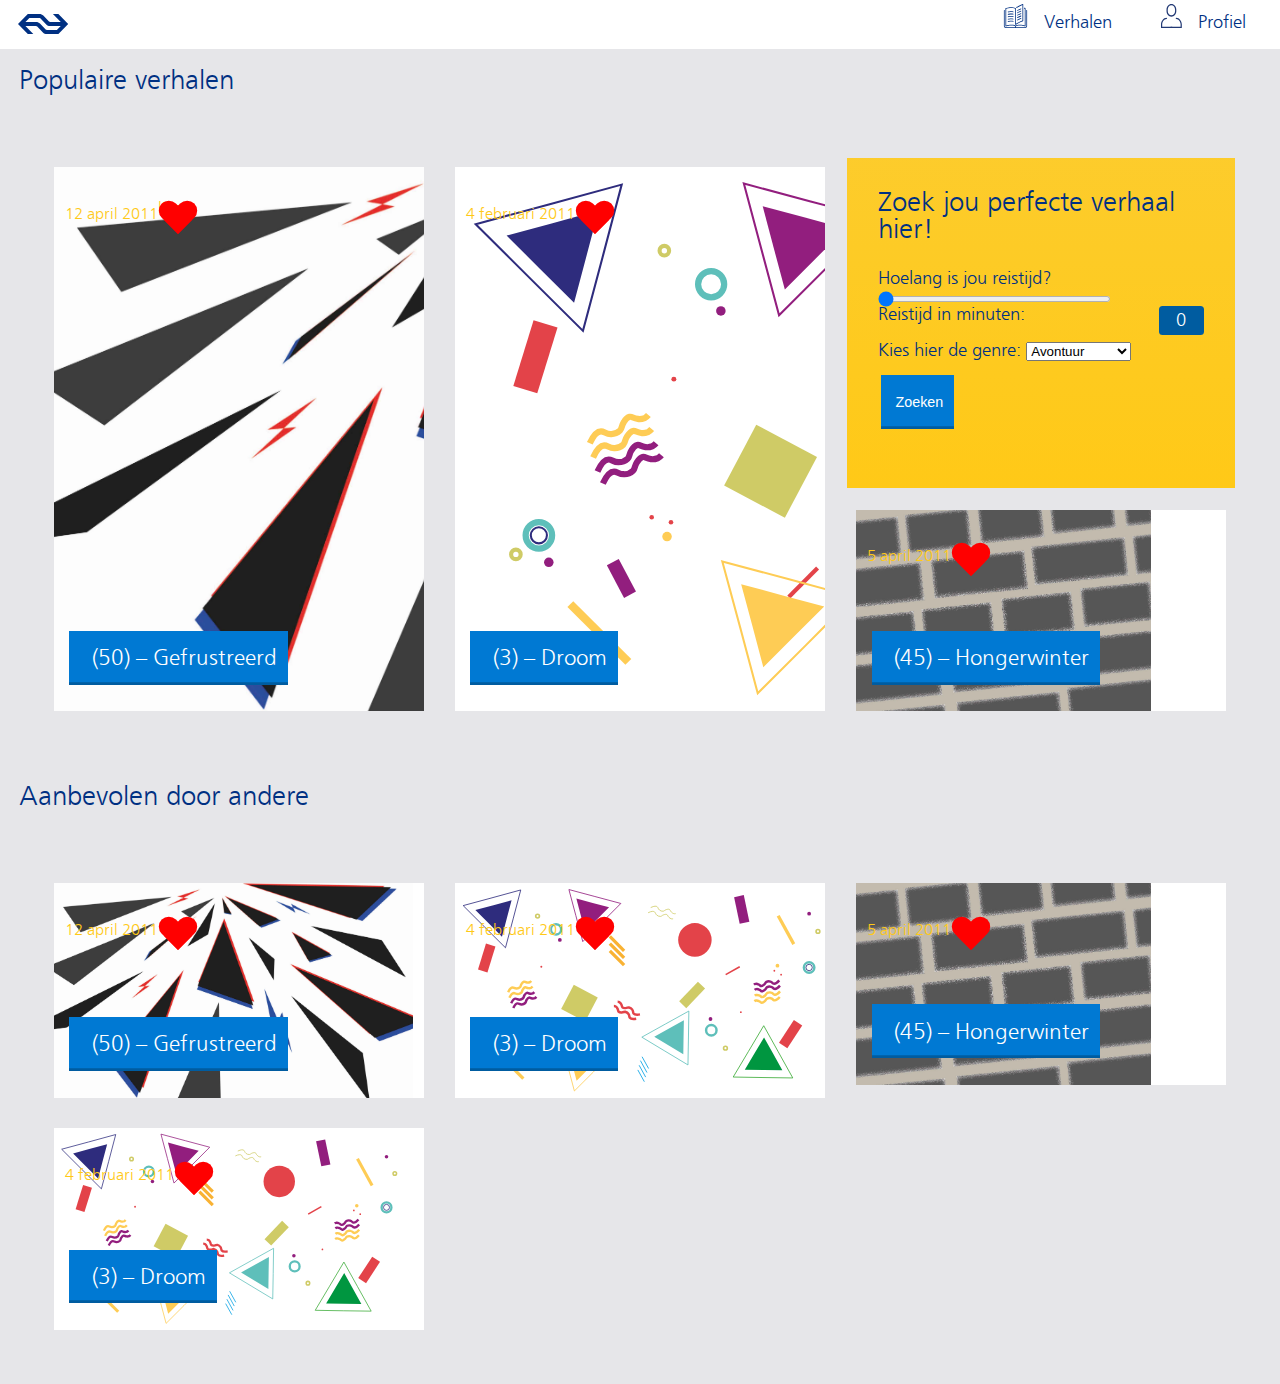
==== index.html @ 2de5441b "Versie1verhalen site" ====
<!DOCTYPE html>
<html>
  <head>
    <meta charset="utf-8">
    <meta name="viewport" content="width=device-width, initial-scale-1.0">
    <meta http-equiv="X-UA-Compatible" content="ie=edge">
    <link rel="stylesheet" href="styles/reset.css" />
    <link rel="stylesheet" href="styles/style.css" />
    <!-- link voor de sterren-->
    <title> Verhalenplanner NS </title>
  </head>

  <body>

<header>
  <a href="index.html"><img class="logo" src="styles/Photo/ns_Logo.svg" alt="logo Nederlandse Spoorwegen"></a>
  <h1>Verhalenplanner</h1>

<nav id="navi-bar">
    <form>
      <img class="vergrootglas" src="styles/Iconen/NSvergootglas.svg"><input id="zoekhoofd" for="search" type="text" name="search" placeholder="Zoeken..">
    </form>
    <ul>
      <li id="weguitmenu"><a href="aanbevolen.html"><img  src="styles/Iconen/aanbevolen.svg" class="aanbevolenverhalen"  alt="Aanbevolen verhalen"><label>Aanbevolen</label></a></li>
      <li id="weguitmenu"><a href="verhalenreeks.html"><img class="verhalenreeks" src="styles/Iconen/verhalenreeks.svg"  alt="Verhalenreeks"><label>Verhalenreeks</label></a></li>
      <li><a href="verhalen.html"><img class="Bookicon" src="styles/Iconen/open-book.svg" alt="Verhalen"><label>Verhalen</label></a></li>
      <li><a href="aanmelden-registeren.html"><img class="profielicon" src="styles/Iconen/NSprofiel2.svg" alt="Profiel"><label>Profiel</label></a></li>

    </ul>
  </nav>
</header>

<h2>Populaire verhalen</h2>
<section class="grid">

  <article class="item-a">
        <header>
          <a class="nsblok" href="gefrusteerd.html" >(50) – Gefrustreerd</a>
        </header>
        <div><img src="styles/Photo/Gefrustreerd.jpg" alt="Gefrustreerd"></div>
        <footer>
          <small>
            <time datetime="2011-02-04" itemprop='datePublished'>12 april 2011</time>
            <span class="heart">likes</span>
          </small>
        </footer>
  </article>

  <article class="item-b">
    <header>
      <a class="nsblok"href="droom.html">(3) – Droom</a>
    </header>
    <div><img src="styles/Photo/Droom-pagina.svg" alt="Droom pagina"></div>
    <footer>
      <small>
        <time datetime="2011-02-04">4 februari 2011</time>
        <span class="heart"></span>
      </small>
    </footer>
  </article>

  <article class="item-c">
    <header>
      <a class="nsblok" href="hongerwinter.html">(45) – Hongerwinter</a>
    </header>
    <div>
      <img src="styles/Photo/Hongerwinter.jpg" alt="Hongerwinter pagina">
    </div>
    <footer>
      <small>
        <time datetime="2011-05-05"  >5 april 2011</time>
        <span class="heart"></span>
      </small>
    </footer>
  </article>

<aside>
  <form class="form-index">
   <fieldset>
     <legend>Zoek jou perfecte verhaal hier!</legend>

     <label>Hoelang is jou reistijd?</label>
     <input id="range-slider__range" type="range" value="0" min="0" max="250">

    <p>Reistijd in minuten:<span id="range-slider__value">0</span></p>

     <label>Kies hier de genre:</label>
     <select name="genre">
      <option value="Avontuur" selected>Avontuur</option>
      <option value="Fantasie">Fantasie</option>
      <option value="Westers">Westers</option>
      <option value="liefde">Liefde</option>
      <option value="griezelig">Griezelig</option>
      <option value="sciencefiction">Sciencefiction</option>
    </select>
      <input class="nsblok" type="submit" name="submit" value="Zoeken" />
   </fieldset>
 </form>

</aside>

</section>



<section id="aanbevolen">

<h2>Aanbevolen door andere</h2>
<section class="grid-aanbevolen">

  <article class="item-a">
    <header>
      <a class="nsblok" href="gefrustreerd.html">(50) – Gefrustreerd</a>
    </header>
    <div><img src="styles/Photo/Gefrustreerd.jpg" alt="Gefrustreerd"></div>
    <footer>
      <small>
        <time datetime="2011-02-04"  >12 april 2011</time>
        <span class="heart"></span>
      </small>
    </footer>
  </article>

  <article class="item-b">
    <header>
      <a class="nsblok"href="droom.html">(3) – Droom</a>
    </header>
    <div><img src="styles/Photo/Droom-pagina.svg" alt="Droom pagina"></div>
    <footer>
      <small>
        <time datetime="2011-02-04">4 februari 2011</time>
        <span class="heart"></span>
      </small>
    </footer>
  </article>

  <article class="item-d">
    <header>
      <a class="nsblok" href="hongerwinter.html">(45) – Hongerwinter</a>
    </header>
    <div>
      <img src="styles/Photo/Hongerwinter.jpg" alt="Hongerwinter pagina">
    </div>
    <footer>
      <small>
        <time datetime="2011-05-05"  >5 april 2011</time>
        <span class="heart"></span>
      </small>
    </footer>
  </article>

  <article class="item-e">
    <header>
      <a class="nsblok"href="droom.html">(3) – Droom</a>
    </header>
    <div><img src="styles/Photo/Droom-pagina.svg" alt="Droom pagina"></div>
    <footer>
      <small>
        <time datetime="2011-02-04">4 februari 2011</time>
        <span class="heart"></span>
      </small>
    </footer>
  </article>

</section>

</section>
<script src="./styles/JS/slider.js"></script>
  </body>
</html>
---- styles/style.css ----
/*generieke stijl*/
@font-face{
    font-family:'nssans-regular';
  src: url('nssans-regular.ttf'); /* IE9 Compat Modes */
  src: url('nssans-regular.ttf') format('ttf'), /* Super Modern Browsers */
       url('nssans-regular.ttf') format('ttf'), /* Pretty Modern Browsers */
}

@font-face{
  font-family:'nssans-bold';
src: url('nssans-bold.otf'); /* IE9 Compat Modes */
src: url('nssans-bold.otf') format('otf'), /* Super Modern Browsers */
     url('nssans-bold.otf') format('otf'), /* Pretty Modern Browsers */
}

/* hoofdlayout*/
*{
  box-sizing: border-box;
}

html{
  font-family: 'nssans-regular';
  font-size:1.4em; /*basis fontgrootte*/
}

body{
  margin:0;
  background-color: #E6E6E9;
}

h2{
  margin-top: 0;
  color: #003082;
  font-size: 1.7em;
  padding:0.7em;
}

small{
  font-weight: 0.5em;
  font-size:0.7em;
  color:#ffc917;
}

article>div>img {
  object-fit: contain;
  width:100%x;
  height:100%;
}

div{
  position:absolute;
  top:0;
  bottom:0;
  left:0;
  right:0;

}
article{
  /* display: flex; */
  background: #fff;
  padding:1.3rem;
  position: relative;
  padding:0;
  overflow:hidden;
  min-height: 9em;
}

article>header{
  position:absolute;
  bottom: 0.5em;
  margin:0.5em;
  z-index:2;
}

article>footer{
  position:absolute;
  top: 1em;
  color:white;
  margin:0.5em;
  z-index:2;
}


/*navigatie*/
body>header{
  margin: 0;
  padding: 0;
  background-color: #fff;
  display:flex;
}
header > *{
  /* flex: 1; */
  justify-content:flex-end;
  align-items: baseline;
  margin-top:0.5em;
  margin-bottom:0.5em;
}
header>a{
  z-index:2;
}

.logo{
  height:1em;
  padding-left: 0.8em;
  padding-top: .125rem;
}

nav,ul,form{
  display:flex;
  font-size: 1em;
}

nav a{
  text-decoration: none;
  color: #003082;
  font-size: 0.8em;
}

@media (min-width:20em) {
  header > h1{
    display:none;
  }

  h2{
    font-size: 1.2em;
  }

  section.grid, section.grid-aanbevolen{
    display:grid;
    grid-template-columns:1fr;
    padding:0.5em;
    transition:1s;
  }

  /*background moet alleen onderwerken?! maar doet boven ook waardoorlogo ns verdwijnt*/
  #navi-bar{
   background-color:#fff;
   height: 2.4em;
   width: 100%;
   padding:0.2em;
   margin:0;
   position: fixed;
   bottom:0;
   z-index: 4;
  }

  .Bookicon{
    height:1.3em;
    width: 1.4em;
    margin-right: 0.4em;

  }
  .profielicon{
    height:1.3em;
    margin-right: 0.4em;
  }
  .aanbevolenverhalen{
    height:1.3em;
    margin-right: 0.4em;
  }
  .verhalenreeks{
    height:1.3em;
    margin-right: 0.4em;
  }

  nav a{
    padding: 0.9rem;
  }

  #zoekhoofd{
    display:none;
  }
  #aanbevolen{
    display:none;
  }

  .vergrootglas{
    display:none;
  }

  nav > ul > li > a > label{
    display:block;
    font-size:0.7em;
    padding:0.5em
  }
  article{
    margin:0.4em;
  }

  .nsblok{
    display: inline-block;
    position: relative;
    vertical-align: top;
    background-color: #0079d3;
    box-shadow: inset 0 -0.125rem 0 #005ca0;
    text-align: center;
    line-height: 1rem;
    font-size: 0.5rem;
    border: none;
    text-decoration: none;
    padding: 0.5rem;
    padding-left: 0.1em;
    margin:0.2em;
  }

  .nsblok:active{
    transform: scale(0.9, 0.9);

  }

  .aanmeld-formulier{
    width:85%;
    margin:auto;
    margin-top: 2em;
    margin-bottom: 4em;
    padding: 1.3em 1em 2.3em 1em;
    background: linear-gradient(rgba(255,201,23,.9) 0,#ffc917);
  }

  /* .aanmeld-formulier a{
    margin:0.3em;
    display: block;
  } */

  .aanmeld-formulier h2{
    font-size: 1.3rem;
  }

  .aanmeld-formulier > form {
    width: 90%;
    margin: auto;
    font-size: 1em;
    line-height:1.5em;
    font-size: 0.7rem;
  }

  input[type=text], input[type=email], input[type=password] {
    width: 100%;
    height: 1.2rem;
    margin: 0em 2em 1em 0em;
    background-color: white;
  }

  input[type=radio]{
    display: block;
    margin-bottom: 0.2em;
  }

  input[type=file]{
    width:100%;
    margin-bottom: 1em;
  }

  /* states */

  .aanmeld-formulier> input[type=text]:valid, input[type=email]:valid, input[type=password]:valid {
    border:0.1em solid green;
  }

  .aanmeld-formulier>input[type=text]:invalid, input[type=email]:invalid, input[type=password]:invalid {
    border:0.1em solid red;
  }

  input:focus {
  transform: scale(1.02, 1.02);
}

  section.hidden{
    display:none;
  }

  a#knop:active{
    color:blue;
  }

  /* .aanmeldform {
    opacity: 0;
    transition: 0.3s;
  }
  .aanmeldform, .aanmelden {
    opacity: 1;
  } */










/*TABLET*/

@media (min-width:32em) {
  section.grid, section.grid-aanbevolen{
    grid-template-columns:1fr 1fr;
    grid-column-gap: 0.4em;
    grid-row-gap: 0.4em;
    transition:0.9s;
  }

  h1{
    font-size: 1.1em;
    color: #003082;
    margin-right: auto;
    z-index: 2;
  }

  h2{
    font-size: 1.5em;
  }

  #aanbevolen{
    display:contents;
  }


  section.form-index{
    grid-column:1;
    grid-row:2;
  }

  .item-a{
    grid-column: 1;
    grid-row: 1;
  }

  .item-b{
    grid-column:1;
    grid-row:3;
  }
  .item-c{
    grid-column:2;
    grid-row:3;
  }
  .item-d{
    grid-column:2;
    grid-row:1;
  }

  .item-d>img{
    max-width: 10%;
  }
  /* blok in hoofdscherm*/
  .item-e{
    grid-column:2;
    grid-row:3;
  }
/*NAVIGATIE*/
  nav > ul > li > a > label{
    display:inline;
    font-size:0.9em;
  }

  #navi-bar{
    position:absolute;
    background: none;
    top:0;
    z-index:0;
  }

  nav>ul>form>input[type=text]{
    display:inline;
  }

  .Bookicon{
    height:1.3em;
    width: 1.4em;
  }

  .profielicon{
    height:1.3em;
    margin-right: 0.2;
  }

  #weguitmenu{
    display:none;
  }
  #zoekhoofd{
    display:contents;
    background-color: white;
  }
  .vergrootglas{
    display:contents;;
    height:1em;
    width: 1em;
    margin-right: 0.4em;
  }

  /*formulier aanmeldpagina */
  .aanmeld-formulier{
    width:70%;
  }

  .aanmeld-formulier > form {
    width:90%;
  }

}

/*DESKTOP*/

@media (min-width:50em){

  h2{
    font-size: 1.2em;
  }
  /*grid site*/
  section.grid, section.grid-aanbevolen{
    grid-template-columns:1fr 1fr 1fr;
    grid-column-gap: 1vw;
    grid-row-gap: 1vw;
    padding:2em;
    transition:0.9s;
  }

  section.form-index{
    grid-column: 2 / span 3;
    grid-row:1;
  }

  .item-a{
    grid-column: 1 / 2;
    grid-row:1/ span 2;
  }

  .item-b{
    grid-column: 2 / 3;
    grid-row:1/ span 2;
  }
  .item-c{
    grid-column: 3/ 4;
    grid-row: 2;
  }
  .item-d{
    grid-column: 3/ 4;
    grid-row: 1;
  }
  /* blok in hoofdscherm*/
  .item-e{
    grid-column: 1/ 2;
    grid-row: 3;
  }
  .item-f{
    grid-column: 2/ 3;
    grid-row: 3;
  }
  .item-g{
    grid-column: 3/ 4;
    grid-row: 3;
  }

  nav > ul > li > a > label{
    font-size:1em;
  }

  /*formulier aanmeldpagina */
  .aanmeld-formulier{
    width:50%;
  }

  .aanmeld-formulier > form {
    width:65%;
  }
}

/* formulier index*/
.form-index{
  background: linear-gradient(rgba(255,201,23,.9) 0,#ffc917);
  padding:1.4rem;
  padding-bottom: 2.5rem;
  color: #003082;
  font-size:0.8em;
}

.form-index>fieldset>legend{
    font-size: 1.5em;
    margin-bottom: 1em;
}

.form-index>fieldset>.nsblok{
  font-size:0.8em;
  border: none;
  margin-top: 1em;
}

.form-index>fieldset>p{
  margin-bottom: 1em;
}

/*knop aanmeldformulier*/
.aanmeld-formulier input[type=submit] {
    background-color: #0079d3;
    box-shadow: inset 0 -0.125rem 0 #005ca0;
    color: white;
    padding: 1.2em 1.5em;
    margin: 1.2em;
    border: none;
    float:left;
    transition: box-shadow .15s ease-in-out;
}

.aanmeld-formulier input[type=submit]:hover{
    color: #fff;
    cursor: pointer;
    box-shadow: inset 0 -3.125rem 0 #005ca0;
}

/* form verhalenpagina */
.formverhaal{
  background: linear-gradient(rgba(255,201,23,.9) 0,#ffc917);
  padding:1.4rem;
  color: #003082;
  font-size:0.7em;
}

.formverhaal>fieldset>legend{
    font-size: 1.5em;
    margin-bottom: 1em;
}

.formverhaal>fieldset>.nsblok{
  display:inline-block;
  font-size:0.7em;
  border: none;
  margin-top: 0.5em;
}

.formverhaal>fieldset>label>input[type=radio]{
  display:inline-block;
  margin-right:1.5em;
  margin-bottom:1.5em;
}



/*blok blauw ns
bron: https://www.ns.nl
gemaakt door ... */

.nsblok{
  display:block;
  position: relative;
  color: #fff;
  line-height: 1.4rem;
  font-size: 1rem;
  border: none;
  padding: 0.5rem;
  padding-left: 1em;
  transition: box-shadow .15s ease-in-out;

}

.nsblok:hover{
      color: #fff;
      cursor: pointer;
      box-shadow: inset 0 -3.125rem 0 #005ca0;
  }


/*hartje
bron: https://css-tricks.com/examples/ShapesOfCSS/
gemaakt door Nicolas Gallagher*/

span{
  float:right;
}

.heart {
    position: relative;
    width: 100px;
    height: 90px;
}
.heart:before,
.heart:after {
    position: absolute;
    content: "";
    left: 20px;
    top: 0;
    width: 20px;
    height: 33px;
    background: red;
    -moz-border-radius: 20px 20px 0 0;
    border-radius: 20px 20px 0 0;
            transform: rotate(-45deg);
            transform-origin: 0 100%;
}
.heart:after {
    left: 0;
            transform: rotate(45deg);
            transform-origin :100% 100%;
}


/* rangeSlider code van https://css-tricks.com/value-bubbles-for-range-inputs/           met aanpassingen*/
/*staaf*/
#range-slider__range {
  width: calc(100% - (7em));
  height: 0.5em;
  border-radius: 0.2em;
  background: #d7dcdf;
  outline: none;
  padding: 0;
  margin: 0;
}
#range-slider__range::-webkit-slider-thumb {

  width: 10em;
  height: 10em;
  border-radius: 50%;
  background: #2c3e50;
  cursor: pointer;
  -webkit-transition: background .15s ease-in-out;
  transition: background .15s ease-in-out;
}

/*bolletje*/
#range-slider__range::-moz-range-thumb {
  width: 1.5em;
  height: 1.5em;
  border: 0;
  border-radius: 50%;
  background: #0079d3;
  cursor: pointer;
  -webkit-transition: background .15s ease-in-out;
  transition: background .15s ease-in-out;
}
/*achtergrond bolletje */
#range-slider__range::-moz-range-thumb:hover {
  background: #005ca0;
}
#range-slider__range:active::-moz-range-thumb {
  background: #005ca0;
}

/*waarde*/
#range-slider__value {
  display: inline-block;
  position: relative;
  width: 2.5em;
  color: #fff;
  line-height: 1.2em;
  text-align: center;
  border-radius: 0.2em;
  background: #005ca0;
  padding: 0.2em 0.2em;
  margin-left: 0.4em;
}

::-moz-range-track {
  background: #d7dcdf;
  border: 0;
}
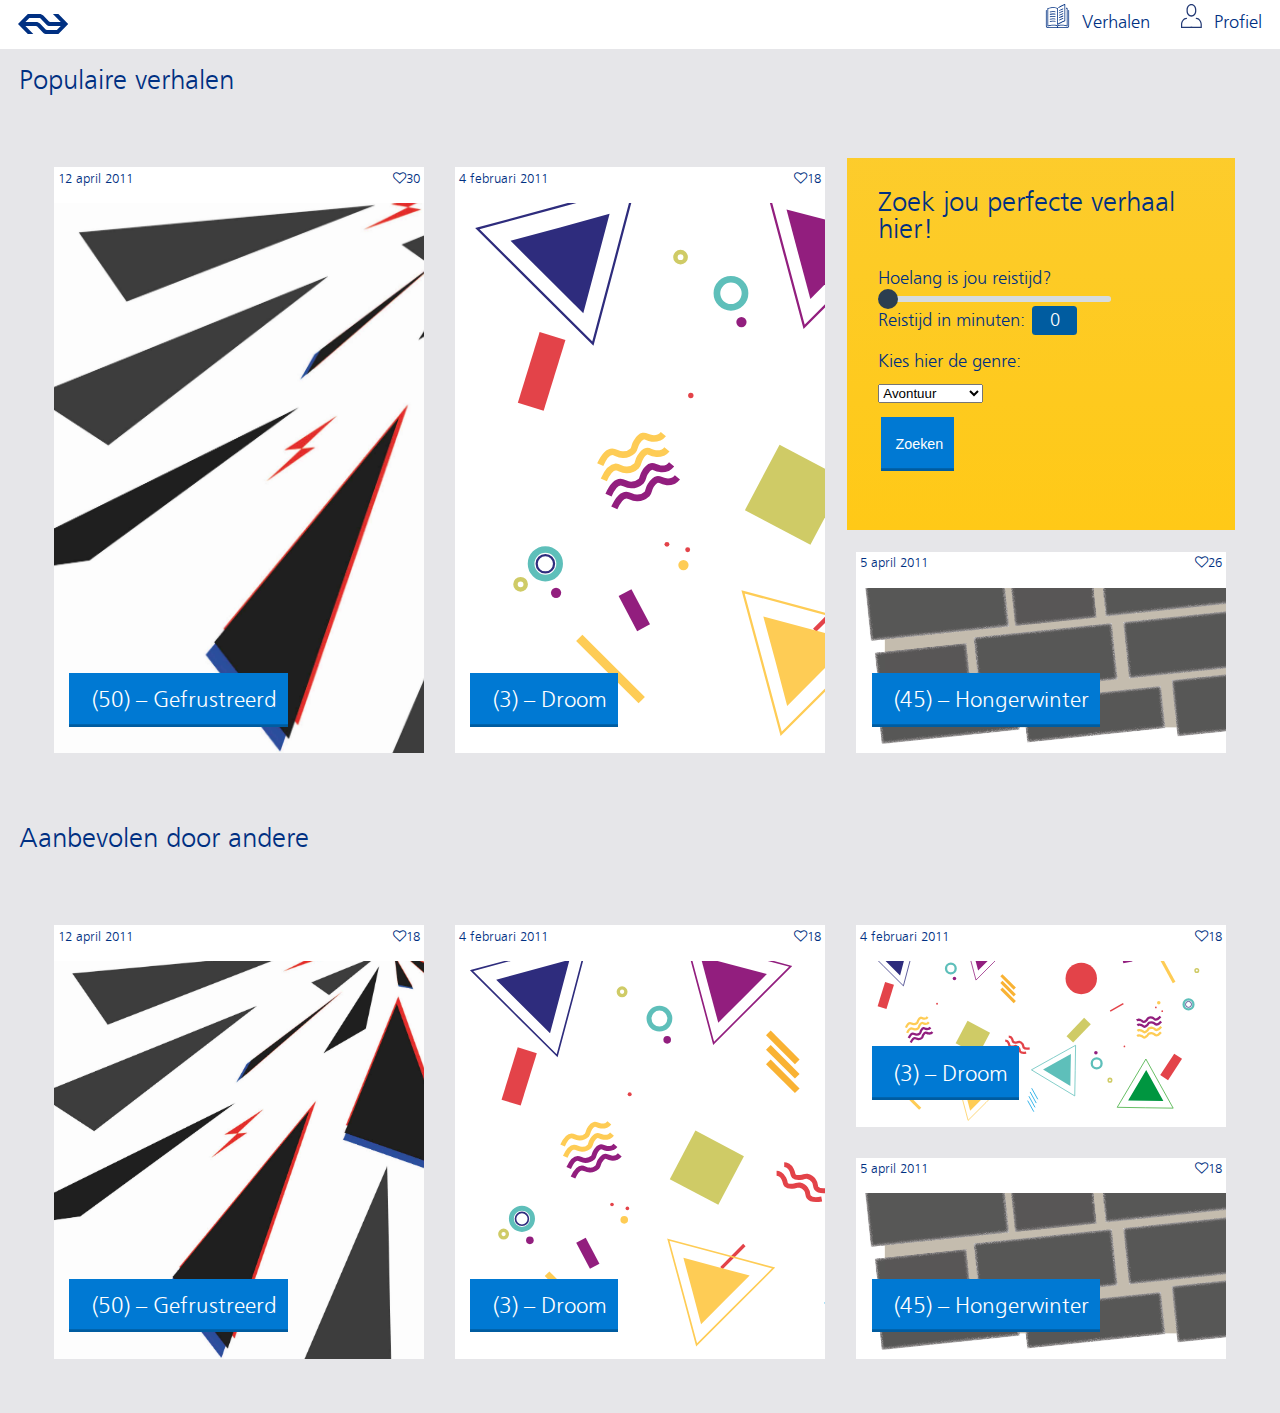
==== commit 121e9c28: "Versie 2 Project web" ====
--- a/index.html
+++ b/index.html
@@ -6,34 +6,43 @@
     <meta http-equiv="X-UA-Compatible" content="ie=edge">
     <link rel="stylesheet" href="styles/reset.css" />
     <link rel="stylesheet" href="styles/style.css" />
-    <!-- link voor de sterren-->
+    <!-- Font awesome voor verhalenfooter-->
+    <link rel="stylesheet" href="styles/css/font-awesome.css" />
+
     <title> Verhalenplanner NS </title>
   </head>
 
   <body>
 
 <header>
-  <a href="index.html"><img class="logo" src="styles/Photo/ns_Logo.svg" alt="logo Nederlandse Spoorwegen"></a>
-  <h1>Verhalenplanner</h1>
+  <a href="index.html">
+    <img class="logo" src="styles/Photo/ns_Logo.svg" alt="logo Nederlandse Spoorwegen">
+  </a>
 
-<nav id="navi-bar">
+  <nav >
     <form>
-      <img class="vergrootglas" src="styles/Iconen/NSvergootglas.svg"><input id="zoekhoofd" for="search" type="text" name="search" placeholder="Zoeken..">
+      <img class="vergrootglas" src="styles/Iconen/NSvergootglas.svg">
+      <input id="directsearch" type="text" name="search" placeholder="Zoeken..">
+      <ul id="searchdropdown">
+        <li><strong>Gefr</strong>ustreerd</li>
+        <li><strong>Gef</strong>aald</li>
+        <li><strong>Ge</strong>flopt</li>
+      </ul>
     </form>
     <ul>
       <li id="weguitmenu"><a href="aanbevolen.html"><img  src="styles/Iconen/aanbevolen.svg" class="aanbevolenverhalen"  alt="Aanbevolen verhalen"><label>Aanbevolen</label></a></li>
       <li id="weguitmenu"><a href="verhalenreeks.html"><img class="verhalenreeks" src="styles/Iconen/verhalenreeks.svg"  alt="Verhalenreeks"><label>Verhalenreeks</label></a></li>
       <li><a href="verhalen.html"><img class="Bookicon" src="styles/Iconen/open-book.svg" alt="Verhalen"><label>Verhalen</label></a></li>
       <li><a href="aanmelden-registeren.html"><img class="profielicon" src="styles/Iconen/NSprofiel2.svg" alt="Profiel"><label>Profiel</label></a></li>
-
     </ul>
   </nav>
 </header>
 
-<h2>Populaire verhalen</h2>
+<main>
+<h1>Populaire verhalen</h1>
 <section class="grid">
 
-  <article class="item-a">
+  <article>
         <header>
           <a class="nsblok" href="gefrusteerd.html" >(50) – Gefrustreerd</a>
         </header>
@@ -41,35 +50,34 @@
         <footer>
           <small>
             <time datetime="2011-02-04" itemprop='datePublished'>12 april 2011</time>
-            <span class="heart">likes</span>
+            <p><i class="fa fa-heart-o"></i>30</p>
           </small>
         </footer>
   </article>
 
-  <article class="item-b">
+  <article>
     <header>
       <a class="nsblok"href="droom.html">(3) – Droom</a>
     </header>
-    <div><img src="styles/Photo/Droom-pagina.svg" alt="Droom pagina"></div>
-    <footer>
+          <div><img src="styles/Photo/Droom-pagina.svg" alt="Droom pagina"></div>    <footer>
       <small>
         <time datetime="2011-02-04">4 februari 2011</time>
-        <span class="heart"></span>
+        <p><i class="fa fa-heart-o"></i>18</p>
       </small>
     </footer>
   </article>
 
-  <article class="item-c">
+  <article>
     <header>
       <a class="nsblok" href="hongerwinter.html">(45) – Hongerwinter</a>
     </header>
     <div>
-      <img src="styles/Photo/Hongerwinter.jpg" alt="Hongerwinter pagina">
+      <img src="styles/Photo/Hongerwinter-Homepage.png" alt="Hongerwinter pagina">
     </div>
     <footer>
       <small>
-        <time datetime="2011-05-05"  >5 april 2011</time>
-        <span class="heart"></span>
+        <time datetime="2011-05-05">5 april 2011</time>
+        <p><i class="fa fa-heart-o"></i>26</p>
       </small>
     </footer>
   </article>
@@ -105,10 +113,10 @@
 
 <section id="aanbevolen">
 
-<h2>Aanbevolen door andere</h2>
+<h1>Aanbevolen door andere</h1>
 <section class="grid-aanbevolen">
 
-  <article class="item-a">
+  <article>
     <header>
       <a class="nsblok" href="gefrustreerd.html">(50) – Gefrustreerd</a>
     </header>
@@ -116,12 +124,12 @@
     <footer>
       <small>
         <time datetime="2011-02-04"  >12 april 2011</time>
-        <span class="heart"></span>
+        <p><i class="fa fa-heart-o"></i>18</p>
       </small>
     </footer>
   </article>
 
-  <article class="item-b">
+  <article>
     <header>
       <a class="nsblok"href="droom.html">(3) – Droom</a>
     </header>
@@ -129,27 +137,27 @@
     <footer>
       <small>
         <time datetime="2011-02-04">4 februari 2011</time>
-        <span class="heart"></span>
+        <p><i class="fa fa-heart-o"></i>18</p>
       </small>
     </footer>
   </article>
 
-  <article class="item-d">
+  <article>
     <header>
       <a class="nsblok" href="hongerwinter.html">(45) – Hongerwinter</a>
     </header>
     <div>
-      <img src="styles/Photo/Hongerwinter.jpg" alt="Hongerwinter pagina">
+      <img src="styles/Photo/Hongerwinter-Homepage.png" alt="Hongerwinter pagina">
     </div>
     <footer>
       <small>
         <time datetime="2011-05-05"  >5 april 2011</time>
-        <span class="heart"></span>
+        <p><i class="fa fa-heart-o"></i>18</p>
       </small>
     </footer>
   </article>
 
-  <article class="item-e">
+  <article>
     <header>
       <a class="nsblok"href="droom.html">(3) – Droom</a>
     </header>
@@ -157,7 +165,7 @@
     <footer>
       <small>
         <time datetime="2011-02-04">4 februari 2011</time>
-        <span class="heart"></span>
+        <p><i class="fa fa-heart-o"></i>18</p>
       </small>
     </footer>
   </article>
@@ -165,6 +173,8 @@
 </section>
 
 </section>
+</main>
+<script src="./styles/JS/Autofill.js"></script>
 <script src="./styles/JS/slider.js"></script>
   </body>
 </html>
--- a/styles/style.css
+++ b/styles/style.css
@@ -28,22 +28,73 @@
   background-color: #E6E6E9;
 }
 
-h2{
+h1{
   margin-top: 0;
   color: #003082;
   font-size: 1.7em;
   padding:0.7em;
 }
 
-small{
-  font-weight: 0.5em;
-  font-size:0.7em;
-  color:#ffc917;
+/*navigatie*/
+body>header{
+  margin: 0;
+  padding: 0;
+  background-color: #fff;
+  display:flex;
+}
+header > *{
+  /* flex: 1; */
+  justify-content:flex-end;
+  align-items: baseline;
+  margin-top:0.5em;
+  margin-bottom:0.5em;
+}
+header>a{
+  z-index:2;
+}
+
+.logo{
+  height:1em;
+  padding-left: 0.8em;
+  padding-top: .125rem;
+}
+
+nav,ul,form{
+  display:flex;
+  font-size: 1em;
+}
+
+nav a{
+  text-decoration: none;
+  color: #003082;
+  font-size: 0.8em;
+}
+
+nav a:hover{
+  color: #ffc917;
+  font-size:0.85em;
+}
+
+/* stijl artikel */
+
+article{
+  background: #fff;
+  padding:1.3rem;
+  position: relative;
+  padding:0;
+  overflow:hidden;
+  min-height: 9em;
+}
+
+article>header{
+  position:absolute;
+  bottom: 0.5em;
+  margin:0.5em;
+  z-index:2;
 }
 
 article>div>img {
   object-fit: contain;
-  width:100%x;
   height:100%;
 }
 
@@ -55,73 +106,27 @@
   right:0;
 
 }
-article{
-  /* display: flex; */
-  background: #fff;
-  padding:1.3rem;
-  position: relative;
-  padding:0;
-  overflow:hidden;
-  min-height: 9em;
-}
-
-article>header{
-  position:absolute;
-  bottom: 0.5em;
-  margin:0.5em;
-  z-index:2;
-}
 
 article>footer{
   position:absolute;
-  top: 1em;
-  color:white;
-  margin:0.5em;
+  top:0;
+  left:0;
+  right:0;
+  padding:0.2em;
   z-index:2;
-}
-
-
-/*navigatie*/
-body>header{
-  margin: 0;
-  padding: 0;
-  background-color: #fff;
+  background:white;
+}
+article>footer>small{
+  color:#003082;
+  font-size: 0.6em;
+  padding-bottom: 1em;
   display:flex;
-}
-header > *{
-  /* flex: 1; */
-  justify-content:flex-end;
-  align-items: baseline;
-  margin-top:0.5em;
-  margin-bottom:0.5em;
-}
-header>a{
-  z-index:2;
-}
-
-.logo{
-  height:1em;
-  padding-left: 0.8em;
-  padding-top: .125rem;
-}
-
-nav,ul,form{
-  display:flex;
-  font-size: 1em;
-}
-
-nav a{
-  text-decoration: none;
-  color: #003082;
-  font-size: 0.8em;
+  justify-content: space-between;
+  align-items:baseline;
 }
 
 @media (min-width:20em) {
-  header > h1{
-    display:none;
-  }
-
-  h2{
+  h1{
     font-size: 1.2em;
   }
 
@@ -133,7 +138,7 @@
   }
 
   /*background moet alleen onderwerken?! maar doet boven ook waardoorlogo ns verdwijnt*/
-  #navi-bar{
+header>nav{
    background-color:#fff;
    height: 2.4em;
    width: 100%;
@@ -143,37 +148,40 @@
    bottom:0;
    z-index: 4;
   }
-
-  .Bookicon{
-    height:1.3em;
-    width: 1.4em;
-    margin-right: 0.4em;
-
-  }
+  /* Iconen voor navigatie */
   .profielicon{
     height:1.3em;
-    margin-right: 0.4em;
+    margin-left: 1em;
+  }
+  .Bookicon{
+    width: 1.4em;
+    height:1.3em;
+    margin-left: 1em;
   }
   .aanbevolenverhalen{
+    padding-left: 0.65em;
     height:1.3em;
-    margin-right: 0.4em;
+    margin-left: 1em;
   }
   .verhalenreeks{
+    padding-left: 0.8em;
     height:1.3em;
-    margin-right: 0.4em;
-  }
-
-  nav a{
+    margin-left: 1em;
+  }
+
+  nav>a{
     padding: 0.9rem;
   }
 
-  #zoekhoofd{
+  nav>form>input[type='text']{
+    display:none;
+  }
+  #searchdropdown{
     display:none;
   }
   #aanbevolen{
     display:none;
   }
-
   .vergrootglas{
     display:none;
   }
@@ -181,7 +189,8 @@
   nav > ul > li > a > label{
     display:block;
     font-size:0.7em;
-    padding:0.5em
+    padding: 0.65em;
+    margin-right: 0.1em;
   }
   article{
     margin:0.4em;
@@ -194,18 +203,25 @@
     background-color: #0079d3;
     box-shadow: inset 0 -0.125rem 0 #005ca0;
     text-align: center;
-    line-height: 1rem;
-    font-size: 0.5rem;
+    line-height: 1.4rem;
+    font-size: 1rem;
     border: none;
     text-decoration: none;
     padding: 0.5rem;
-    padding-left: 0.1em;
     margin:0.2em;
-  }
+    color: white;
+    padding-left: 1em;
+    transition: box-shadow .15s ease-in-out;
+  }
+
+  .nsblok:hover{
+        color: #fff;
+        cursor: pointer;
+        box-shadow: inset 0 -3.125rem 0 #005ca0;
+    }
 
   .nsblok:active{
     transform: scale(0.9, 0.9);
-
   }
 
   .aanmeld-formulier{
@@ -217,12 +233,7 @@
     background: linear-gradient(rgba(255,201,23,.9) 0,#ffc917);
   }
 
-  /* .aanmeld-formulier a{
-    margin:0.3em;
-    display: block;
-  } */
-
-  .aanmeld-formulier h2{
+  .aanmeld-formulier h1{
     font-size: 1.3rem;
   }
 
@@ -232,67 +243,87 @@
     font-size: 1em;
     line-height:1.5em;
     font-size: 0.7rem;
-  }
-
-  input[type=text], input[type=email], input[type=password] {
+    display: block;
+  }
+  .aanmeld-formulier > a{
+    font-size: 0.6em;
+  }
+  .aanmeld-formulier > form > fieldset > legend{
+    font-size: 1.2em;
+    margin-bottom: 0.3em;
+    color:#003082;
+  }
+
+  input[type='text'], input[type='email'], input[type='password'] {
     width: 100%;
     height: 1.2rem;
     margin: 0em 2em 1em 0em;
     background-color: white;
   }
 
-  input[type=radio]{
+  input[type='radio']{
     display: block;
     margin-bottom: 0.2em;
   }
 
-  input[type=file]{
+  input[type='file']{
     width:100%;
     margin-bottom: 1em;
   }
 
   /* states */
 
-  .aanmeld-formulier> input[type=text]:valid, input[type=email]:valid, input[type=password]:valid {
-    border:0.1em solid green;
-  }
-
-  .aanmeld-formulier>input[type=text]:invalid, input[type=email]:invalid, input[type=password]:invalid {
+  .aanmeld-formulier> input[type='text']:valid, input[type='email']:valid, input[type='password']:valid {
+    border:0.1em solid lightgreen;
+  }
+
+  .aanmeld-formulier>input[type='text']:invalid, input[type='email']:invalid, input[type='password']:invalid {
     border:0.1em solid red;
   }
 
   input:focus {
   transform: scale(1.02, 1.02);
 }
-
-  section.hidden{
-    display:none;
-  }
-
-  a#knop:active{
+/* verdwijnen en verschijnen section in aanmeldformulier*/
+  div#aanmeldform{
+    top: 19em;
+  }
+  a#ACTIVEform{
+    display:inline;
+  }
+
+  a#ACTIVEform:active{
     color:blue;
   }
 
-  /* .aanmeldform {
+  div#aanmeldform {
     opacity: 0;
-    transition: 0.3s;
-  }
-  .aanmeldform, .aanmelden {
+    transition: 0.5s;
+  }
+  div#aanmeldform.aanmelden {
     opacity: 1;
-  } */
-
-
-
-
-
-
-
-
-
+  }
+}
+
+@media (max-width:32em) {
+  .formverhaal{
+    display:inline-block;
+  }
+  .formverhaal>fieldset{
+    padding-bottom:2em;
+  }
+}
 
 /*TABLET*/
 
 @media (min-width:32em) {
+  h1{
+    font-size: 1.1em;
+    color: #003082;
+    margin-right: auto;
+    z-index: 2;
+  }
+
   section.grid, section.grid-aanbevolen{
     grid-template-columns:1fr 1fr;
     grid-column-gap: 0.4em;
@@ -300,50 +331,31 @@
     transition:0.9s;
   }
 
-  h1{
-    font-size: 1.1em;
-    color: #003082;
-    margin-right: auto;
-    z-index: 2;
-  }
-
-  h2{
-    font-size: 1.5em;
-  }
-
-  #aanbevolen{
-    display:contents;
-  }
-
-
   section.form-index{
     grid-column:1;
     grid-row:2;
   }
-
-  .item-a{
+  article:nth-of-type(1) {
     grid-column: 1;
     grid-row: 1;
   }
-
-  .item-b{
+  article:nth-of-type(2){
     grid-column:1;
-    grid-row:3;
-  }
-  .item-c{
+    grid-row:2;
+  }
+  article:nth-of-type(3){
     grid-column:2;
-    grid-row:3;
-  }
-  .item-d{
+    grid-row:2;
+  }
+  article:nth-of-type(4){
     grid-column:2;
     grid-row:1;
   }
-
-  .item-d>img{
+  article:nth-of-type(4)>img{
     max-width: 10%;
   }
   /* blok in hoofdscherm*/
-  .item-e{
+  article:nth-of-type(5){
     grid-column:2;
     grid-row:3;
   }
@@ -353,14 +365,14 @@
     font-size:0.9em;
   }
 
-  #navi-bar{
+  header>nav{
     position:absolute;
     background: none;
     top:0;
     z-index:0;
   }
 
-  nav>ul>form>input[type=text]{
+  nav>ul>form>input[type='text']{
     display:inline;
   }
 
@@ -374,13 +386,6 @@
     margin-right: 0.2;
   }
 
-  #weguitmenu{
-    display:none;
-  }
-  #zoekhoofd{
-    display:contents;
-    background-color: white;
-  }
   .vergrootglas{
     display:contents;;
     height:1em;
@@ -388,6 +393,46 @@
     margin-right: 0.4em;
   }
 
+  #weguitmenu{
+    display:none;
+  }
+  #aanbevolen{
+    display:contents;
+  }
+
+  #directsearch{
+    display:contents;
+    background-color: white;
+    margin-bottom: 1em;
+  }
+
+  #searchdropdown{
+    display: block!important;
+    position: absolute;
+    top: 1.5em;
+    margin-left: 1.4em;
+    width: 6.5em;
+    opacity: 0;
+    transition: all .3s;
+}
+
+  #searchdropdown li{
+    padding: .6em;
+    background-color: #fff;
+    display:block;
+    font-size: .5em;
+  }
+
+  #searchdropdown a{
+    padding:0;
+  }
+  .searchdropdownAAN{
+    opacity: 1!important;
+  }
+  strong{
+    font-family:'nssans-bold';
+  }
+
   /*formulier aanmeldpagina */
   .aanmeld-formulier{
     width:70%;
@@ -403,7 +448,7 @@
 
 @media (min-width:50em){
 
-  h2{
+  h1{
     font-size: 1.2em;
   }
   /*grid site*/
@@ -420,33 +465,32 @@
     grid-row:1;
   }
 
-  .item-a{
+  article:nth-of-type(1){
     grid-column: 1 / 2;
     grid-row:1/ span 2;
   }
-
-  .item-b{
+  article:nth-of-type(2){
     grid-column: 2 / 3;
     grid-row:1/ span 2;
   }
-  .item-c{
+  article:nth-of-type(3){
     grid-column: 3/ 4;
     grid-row: 2;
   }
-  .item-d{
+  article:nth-of-type(4){
     grid-column: 3/ 4;
     grid-row: 1;
   }
   /* blok in hoofdscherm*/
-  .item-e{
+  article:nth-of-type(5){
     grid-column: 1/ 2;
     grid-row: 3;
   }
-  .item-f{
+  article:nth-of-type(6){
     grid-column: 2/ 3;
     grid-row: 3;
   }
-  .item-g{
+  article:nth-of-type(7){
     grid-column: 3/ 4;
     grid-row: 3;
   }
@@ -465,7 +509,7 @@
   }
 }
 
-/* formulier index*/
+/* formulier index pagina*/
 .form-index{
   background: linear-gradient(rgba(255,201,23,.9) 0,#ffc917);
   padding:1.4rem;
@@ -488,9 +532,13 @@
 .form-index>fieldset>p{
   margin-bottom: 1em;
 }
+.form-index>fieldset>select{
+  display: block;
+  margin-top: 1em;
+}
 
 /*knop aanmeldformulier*/
-.aanmeld-formulier input[type=submit] {
+.aanmeld-formulier input[type='submit'] {
     background-color: #0079d3;
     box-shadow: inset 0 -0.125rem 0 #005ca0;
     color: white;
@@ -501,101 +549,54 @@
     transition: box-shadow .15s ease-in-out;
 }
 
-.aanmeld-formulier input[type=submit]:hover{
+.aanmeld-formulier input[type='submit']:hover{
     color: #fff;
     cursor: pointer;
     box-shadow: inset 0 -3.125rem 0 #005ca0;
 }
 
+/* .aanmeld-formulier input[type='submit']:active{
+  transform: scale(0.9, 0.9);
+} */
+
+
 /* form verhalenpagina */
 .formverhaal{
   background: linear-gradient(rgba(255,201,23,.9) 0,#ffc917);
+  margin:2em;
   padding:1.4rem;
   color: #003082;
   font-size:0.7em;
+  overflow:hidden;
+  justify-content: space-between;
+  width: calc(100% - 4em);
 }
 
 .formverhaal>fieldset>legend{
-    font-size: 1.5em;
-    margin-bottom: 1em;
-}
-
-.formverhaal>fieldset>.nsblok{
-  display:inline-block;
-  font-size:0.7em;
+    font-size: 1.2em;
+}
+
+.formverhaal>.nsblok{
+  font-size:1em;
   border: none;
-  margin-top: 0.5em;
-}
-
-.formverhaal>fieldset>label>input[type=radio]{
-  display:inline-block;
-  margin-right:1.5em;
-  margin-bottom:1.5em;
-}
-
-
-
-/*blok blauw ns
-bron: https://www.ns.nl
-gemaakt door ... */
-
-.nsblok{
+  height:3em;
+}
+
+.formverhaal>fieldset>label>input[type='radio']{
   display:block;
-  position: relative;
-  color: #fff;
-  line-height: 1.4rem;
-  font-size: 1rem;
-  border: none;
-  padding: 0.5rem;
-  padding-left: 1em;
-  transition: box-shadow .15s ease-in-out;
-
-}
-
-.nsblok:hover{
-      color: #fff;
-      cursor: pointer;
-      box-shadow: inset 0 -3.125rem 0 #005ca0;
-  }
-
-
-/*hartje
-bron: https://css-tricks.com/examples/ShapesOfCSS/
-gemaakt door Nicolas Gallagher*/
-
-span{
-  float:right;
-}
-
-.heart {
-    position: relative;
-    width: 100px;
-    height: 90px;
-}
-.heart:before,
-.heart:after {
-    position: absolute;
-    content: "";
-    left: 20px;
-    top: 0;
-    width: 20px;
-    height: 33px;
-    background: red;
-    -moz-border-radius: 20px 20px 0 0;
-    border-radius: 20px 20px 0 0;
-            transform: rotate(-45deg);
-            transform-origin: 0 100%;
-}
-.heart:after {
-    left: 0;
-            transform: rotate(45deg);
-            transform-origin :100% 100%;
+  float:left;
+}
+
+.formverhaal>fieldset>label{
+  display:block;
+  padding-top:1em;
 }
 
 
 /* rangeSlider code van https://css-tricks.com/value-bubbles-for-range-inputs/           met aanpassingen*/
 /*staaf*/
 #range-slider__range {
+  -webkit-appearance: none;
   width: calc(100% - (7em));
   height: 0.5em;
   border-radius: 0.2em;
@@ -605,9 +606,9 @@
   margin: 0;
 }
 #range-slider__range::-webkit-slider-thumb {
-
-  width: 10em;
-  height: 10em;
+  -webkit-appearance: none;
+  width: 1.5em;
+  height: 1.5em;
   border-radius: 50%;
   background: #2c3e50;
   cursor: pointer;
@@ -617,6 +618,7 @@
 
 /*bolletje*/
 #range-slider__range::-moz-range-thumb {
+  -moz-appearance: none;
   width: 1.5em;
   height: 1.5em;
   border: 0;
